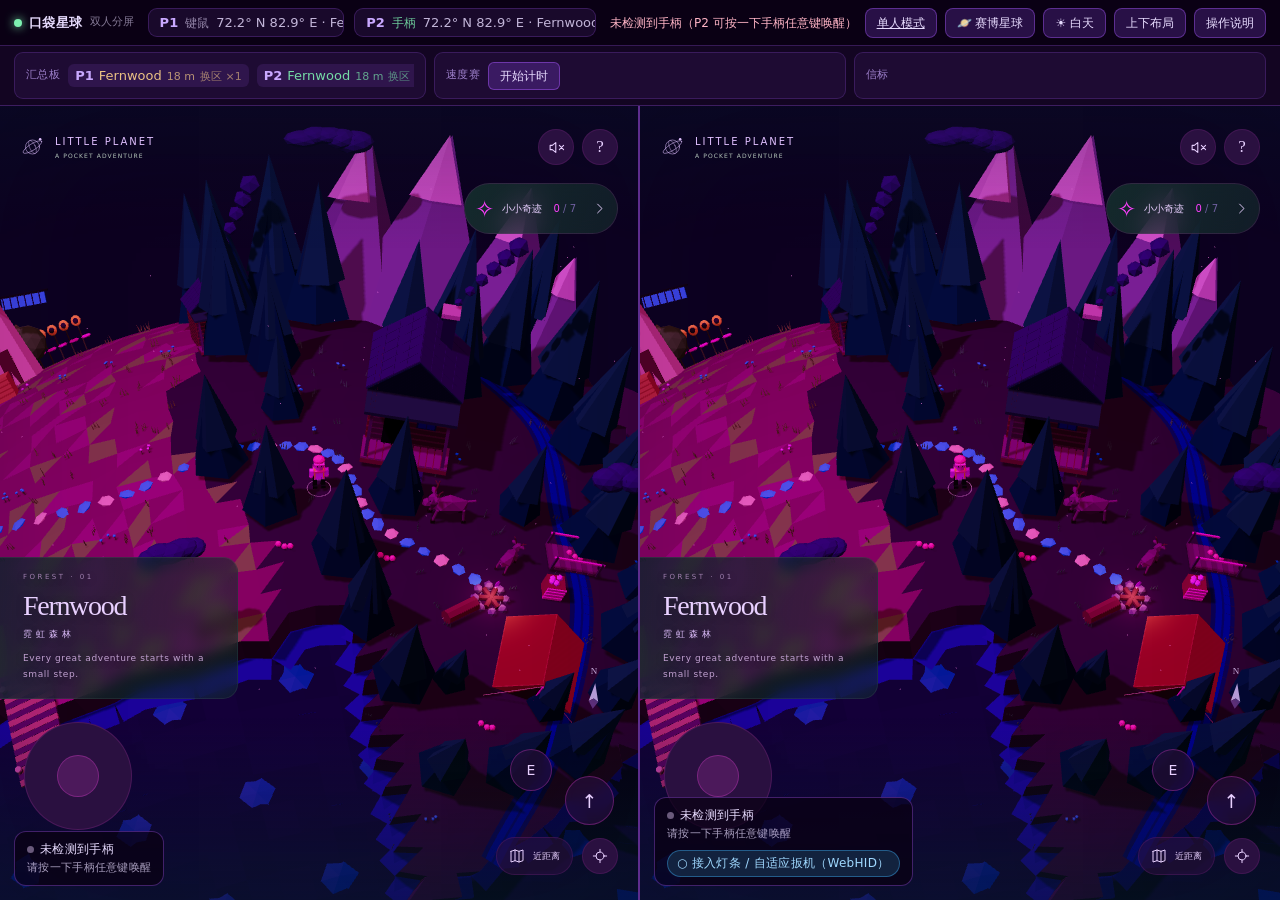
==== web/duo.html @ 2aff6b9d "添加 Tripo 建造工坊：收集奇迹换积分 → 生成建筑 → 摆到星球地表 玩法闭环 - 收集奇迹(+30) → 积分池 → 生成建筑(-40) → 拆除返还(+15) - 积分存 localStor" ====
<!doctype html>
<html lang="zh-CN">
  <head>
    <meta charset="UTF-8" />
    <meta name="viewport" content="width=device-width, initial-scale=1.0" />
    <meta name="theme-color" content="#12001c" />
    <meta name="description" content="口袋星球双人分屏：一块屏幕两个玩家，一个键鼠一个手柄，或者两只手柄各控一位。" />
    <link rel="icon" href="data:image/svg+xml,%3Csvg xmlns='http://www.w3.org/2000/svg' viewBox='0 0 64 64'%3E%3Crect width='64' height='64' rx='18' fill='%2312001c'/%3E%3Cpath d='M32 10 14 42h11v12h14V42h11Z' fill='%237df0b0'/%3E%3C/svg%3E" />
    <title>口袋星球 · 双人分屏</title>
    <style>
      * { box-sizing: border-box; }
      html, body { margin: 0; height: 100%; background: #12001c; overflow: hidden; }
      body {
        font: 13px/1.5 -apple-system, "PingFang SC", system-ui, sans-serif;
        color: #e8dcff;
      }

      .bar {
        height: 46px;
        display: flex;
        align-items: center;
        gap: 14px;
        padding: 0 14px;
        background: rgba(10, 0, 20, .92);
        border-bottom: 1px solid rgba(170, 90, 255, .28);
        position: relative;
        z-index: 10;
      }
      .brand { display: flex; align-items: center; gap: 7px; font-weight: 600; letter-spacing: .4px; white-space: nowrap; }
      .brand small { font-weight: 400; opacity: .55; letter-spacing: 0; }
      .brand i {
        width: 8px; height: 8px; border-radius: 50%;
        background: #7df0b0; box-shadow: 0 0 10px #7df0b0; display: inline-block;
      }

      .seats { display: flex; gap: 10px; flex: 1; min-width: 0; }
      .seat {
        display: flex; align-items: baseline; gap: 7px;
        padding: 4px 11px; border-radius: 9px; min-width: 0;
        background: rgba(170, 90, 255, .10);
        border: 1px solid rgba(170, 90, 255, .22);
        white-space: nowrap; overflow: hidden; text-overflow: ellipsis;
      }
      .seat b { font-weight: 700; color: #c9a8ff; }
      .seat .who { opacity: .6; font-size: 12px; }
      .seat .where { opacity: .82; font-variant-numeric: tabular-nums; }
      .seat[data-device="pad"] .who { color: #7df0b0; opacity: .85; }
      .seat em { font-style: normal; color: #ffd48a; font-size: 12px; }

      .tools { display: flex; align-items: center; gap: 8px; white-space: nowrap; }
      .pads { font-size: 12px; opacity: .6; font-variant-numeric: tabular-nums; }
      .pads.alert { color: #ffb4c6; opacity: 1; }
      button, .tools a {
        font: inherit; font-size: 12px; color: #e8dcff; cursor: pointer;
        background: rgba(120, 60, 200, .28);
        border: 1px solid rgba(170, 90, 255, .4);
        border-radius: 8px; padding: 5px 11px;
      }
      button:hover, .tools a:hover { background: rgba(150, 80, 240, .38); }

      .stage { display: flex; height: calc(100% - 46px - 60px); background: #000; }
      .stage[data-layout="col"] { flex-direction: column; }
      .stage iframe { flex: 1 1 50%; width: 100%; height: 100%; border: 0; display: block; background: #12001c; }
      .stage[data-layout="row"] iframe:first-child { border-right: 2px solid rgba(170, 90, 255, .5); }
      .stage[data-layout="col"] iframe:first-child { border-bottom: 2px solid rgba(170, 90, 255, .5); }

      .modes {
        height: 60px; display: grid;
        grid-template-columns: 1fr 1fr 1fr;
        gap: 8px; padding: 6px 14px;
        background: rgba(20, 6, 36, .88);
        border-bottom: 1px solid rgba(170, 90, 255, .28);
      }
      .mode {
        display: flex; align-items: center; gap: 8px;
        padding: 4px 11px; border-radius: 9px;
        background: rgba(170, 90, 255, .08);
        border: 1px solid rgba(170, 90, 255, .20);
        min-width: 0; overflow: hidden; white-space: nowrap;
        font-variant-numeric: tabular-nums;
      }
      .mode-title {
        font-size: 11px; letter-spacing: .4px;
        color: #c9a8ff; opacity: .75; flex: 0 0 auto;
      }
      .mode-body { flex: 1; min-width: 0; display: flex; align-items: center; gap: 8px; }
      .mode-body b { font-weight: 700; color: #c9a8ff; }

      .duo-board { display: flex; align-items: center; gap: 8px; min-width: 0; overflow: hidden; }
      .duo-board-row {
        display: inline-flex; align-items: baseline; gap: 5px;
        padding: 2px 7px; border-radius: 6px;
        background: rgba(170, 90, 255, .12);
      }
      .duo-board-row-1 { color: #ffd48a; }
      .duo-board-row-2 { color: #7df0b0; }
      .duo-board-region { opacity: .9; max-width: 110px; overflow: hidden; text-overflow: ellipsis; }
      .duo-board-dist { opacity: .65; font-size: 11px; }
      .duo-board-switch { opacity: .55; font-size: 11px; }
      .duo-board-time { margin-left: auto; opacity: .65; font-size: 11px; }

      .duo-race { display: flex; align-items: center; gap: 9px; min-width: 0; }
      .duo-race-row {
        display: inline-flex; align-items: center; gap: 5px;
        padding: 2px 7px; border-radius: 6px;
        background: rgba(170, 90, 255, .12);
      }
      .duo-race-bar {
        width: 70px; height: 8px; border-radius: 4px;
        background: rgba(170, 90, 255, .15); overflow: hidden;
      }
      .duo-race-bar i {
        display: block; height: 100%; background: linear-gradient(90deg, #7df0b0, #c9a8ff);
        transition: width .25s ease-out;
      }
      .duo-race-count { opacity: .85; font-size: 12px; }
      .duo-race-time { opacity: .65; font-size: 11px; }
      .duo-race-winner {
        color: #ffd48a; font-weight: 600;
        padding: 2px 8px; border-radius: 6px;
        background: rgba(255, 212, 138, .14);
      }
      .duo-race-start, .duo-race-again {
        font: inherit; font-size: 12px; color: #e8dcff; cursor: pointer;
        background: rgba(120, 60, 200, .32);
        border: 1px solid rgba(170, 90, 255, .45);
        border-radius: 6px; padding: 4px 11px;
        margin-left: auto;
      }
      .duo-race-start:hover, .duo-race-again:hover { background: rgba(150, 80, 240, .42); }

      .duo-beacon { display: flex; align-items: center; gap: 7px; min-width: 0; overflow: hidden; }
      .duo-beacon-item {
        display: inline-flex; align-items: baseline; gap: 5px;
        padding: 3px 8px; border-radius: 7px;
        font-size: 12px;
        animation: duo-beacon-in .12s ease-out;
      }
      @keyframes duo-beacon-in {
        from { opacity: 0; transform: translateY(-3px); }
        to { opacity: 1; transform: translateY(0); }
      }
      .duo-beacon-region { background: rgba(125, 240, 176, .14); color: #7df0b0; border: 1px solid rgba(125, 240, 176, .32); }
      .duo-beacon-collect { background: rgba(255, 212, 138, .14); color: #ffd48a; border: 1px solid rgba(255, 212, 138, .32); }
      .duo-beacon-text { opacity: .92; }
      .duo-beacon-left { opacity: .5; font-size: 10px; }

      dialog {
        max-width: 520px; border: 1px solid rgba(170, 90, 255, .45); border-radius: 16px;
        background: #1a0030; color: #e8dcff; padding: 26px 28px;
        font: 14px/1.75 -apple-system, "PingFang SC", system-ui, sans-serif;
      }
      dialog::backdrop { background: rgba(6, 0, 14, .74); }
      dialog h2 { margin: 0 0 6px; font-size: 19px; }
      dialog p { margin: 0 0 14px; opacity: .78; }
      dialog kbd {
        font: 12px/1 ui-monospace, monospace; padding: 2px 6px; border-radius: 5px;
        background: rgba(170, 90, 255, .2); border: 1px solid rgba(170, 90, 255, .35);
      }
      dialog dl { margin: 0 0 4px; }
      dialog dl > div { display: flex; gap: 14px; padding: 5px 0; border-bottom: 1px solid rgba(255, 255, 255, .07); }
      dialog dt { flex: 0 0 150px; opacity: .95; }
      dialog dd { margin: 0; opacity: .72; }
      dialog .close { margin-top: 18px; }
      dialog .note { font-size: 12px; opacity: .6; margin-top: 14px; }
    </style>
  </head>
  <body>
    <header class="bar">
      <span class="brand"><i></i>口袋星球<small>双人分屏</small></span>
      <div class="seats">
        <span class="seat" id="chip-1" data-device="kb">
          <b>P1</b><span class="who">键鼠</span><span class="where">正在进入星球…</span>
        </span>
        <span class="seat" id="chip-2" data-device="pad">
          <b>P2</b><span class="who">手柄</span><span class="where">正在进入星球…</span>
        </span>
      </div>
      <div class="tools">
        <span class="pads" id="pad-status">检测手柄…</span>
        <a href="./" id="btn-solo" title="回到单人模式">单人模式</a>
        <button id="btn-planet" title="切换星球（两个画面同时切换，进度不丢）">🪐 赛博星球</button>
        <button id="btn-theme" title="两个画面同时切换昼夜（重载画面，进度不丢）">☀️ 白天</button>
        <button id="btn-layout">上下布局</button>
        <button id="btn-help">操作说明</button>
      </div>
    </header>

    <section class="modes" aria-label="玩法面板">
      <div class="mode" id="mode-board">
        <span class="mode-title">汇总板</span>
        <div class="mode-body" id="board-body"></div>
      </div>
      <div class="mode" id="mode-race">
        <span class="mode-title">速度赛</span>
        <div class="mode-body" id="race-body"></div>
      </div>
      <div class="mode" id="mode-beacon">
        <span class="mode-title">信标</span>
        <div class="mode-body" id="beacon-body"></div>
      </div>
    </section>

    <main class="stage" id="stage" data-layout="row">
      <!-- src 由脚本按当前主题写入：昼夜两版资源不同，写死后就没法随主题切换。
           空起手也不会闪两次加载 —— 首次导航就是目标主题。 -->
      <iframe id="duo-seat-1" name="duo-seat-1" title="玩家 1"></iframe>
      <iframe id="duo-seat-2" name="duo-seat-2" title="玩家 2"></iframe>
    </main>

    <dialog id="help-dialog">
      <h2>双人分屏 · 怎么玩</h2>
      <p>一块屏幕两位玩家，同一张霓虹星球地图，各自一个角色、各自一份手记进度。</p>
      <dl>
        <div><dt>P1 · 键鼠</dt><dd><kbd>WASD</kbd> 移动，<kbd>Shift</kbd> 奔跑，<kbd>Space</kbd> 跳跃，<kbd>E</kbd> 互动，拖拽环视，滚轮缩放</dd></div>
        <div><dt>P2 · 手柄</dt><dd>左摇杆移动，右摇杆环视，<kbd>×</kbd> 跳跃，<kbd>□</kbd> 互动，<kbd>△</kbd> 换视角，<kbd>○</kbd> 取消，<kbd>L2</kbd> 奔跑，<kbd>R2</kbd>/<kbd>R1</kbd> 拉近，<kbd>L1</kbd> 拉远，触摸板镜头回正</dd></div>
        <div><dt>两只手柄</dt><dd>P1 拿第 1 只、P2 拿第 2 只；只插一只时，它归 P2，P1 用键鼠</dd></div>
        <div><dt>玩法面板</dt><dd>汇总板显示双方用时/累计移动/换区；速度赛点「开始计时」后谁先集齐 7 个奇迹谁胜；信标自动弹出对方区域切换与奇迹收集</dd></div>
        <div><dt>昼夜切换</dt><dd>顶栏「☀️ 白天 / 🌙 夜晚」按钮，两个画面同时换主题，进度不丢</dd></div>
        <div><dt>手柄没反应</dt><dd>先按一下手柄上的任意键唤醒（浏览器要求一次交互）</dd></div>
        <div><dt>键盘没反应</dt><dd>点一下左边画面即可（键鼠只控制 P1，点右边不会切过去）</dd></div>
      </dl>
      <p class="note">
        说明：游戏本体是打包好的单机版本，不能改，所以两个玩家跑的是两个独立的世界实例 ——
        地图、地标完全相同，但彼此看不见。左上角的坐标与方位用于互相找路。
      </p>
      <button class="close" id="btn-close-help">开始玩</button>
    </dialog>

    <script src="./bridge/duo-modes.js"></script>
    <script src="./bridge/duo-pads.js"></script>
    <script>
      (function () {
        "use strict";

        var Pads = window.DuoPads;
        var frame1 = document.getElementById("duo-seat-1");
        var frame2 = document.getElementById("duo-seat-2");
        var chip1 = document.getElementById("chip-1");
        var chip2 = document.getElementById("chip-2");
        var padStatus = document.getElementById("pad-status");
        var stage = document.getElementById("stage");

        /* ============================================================
         * 0. 昼夜主题与星球选择：宿主 URL 决定两个座位加载什么
         *    - 原版星球：?theme=day 换白天版资源，整页重载
         *    - 赛博星球：?planet=cyber 加载 GLB 模型 + 运行时昼夜切换
         * ============================================================ */
        var hostParams = new URLSearchParams(location.search);
        var day = hostParams.get("theme") === "day";
        var cyber = hostParams.get("planet") === "cyber";
        var themeParam = day ? "&theme=day" : "";
        var planetParam = cyber ? "&planet=cyber" : "";
        frame1.src = "./index.html?seat=1" + themeParam + planetParam;
        frame2.src = "./index.html?seat=2" + themeParam + planetParam;
        var btnTheme = document.getElementById("btn-theme");
        var btnPlanet = document.getElementById("btn-planet");
        btnPlanet.textContent = cyber ? "🪐 原版星球" : "🪐 赛博星球";
        btnPlanet.title = cyber
          ? "回到原版星球（切换会重新加载两个画面，进度不丢）"
          : "前往赛博星球（高精度模型，首次加载 57MB 需等待，进度不丢）";
        btnPlanet.addEventListener("click", function () {
          var params = new URLSearchParams(location.search);
          if (params.get("planet") === "cyber") params.delete("planet");
          else params.set("planet", "cyber");
          location.search = params.toString(); /* 整页重载，两个画面同时换星球 */
        });
        if (cyber) {
          /* 赛博星球的昼夜由座位里的 daylight-mode.js 运行时切换，
             不重载：两个座位一起 toggle，按钮文字跟着帧内状态走。 */
          btnTheme.textContent = "🌙 夜晚";
          btnTheme.addEventListener("click", function () {
            [frame1, frame2].forEach(function (f) {
              var w = f.contentWindow;
              if (w && w.LPDaylight) w.LPDaylight.toggle();
            });
          });
          setInterval(function () {
            var w = frame1.contentWindow;
            var isDay = !!(w && w.LPDaylight && w.LPDaylight.isDay);
            btnTheme.textContent = isDay ? "🌙 夜晚" : "☀️ 白天";
          }, 500);
        } else {
          btnTheme.textContent = day ? "🌙 夜晚" : "☀️ 白天";
          if (day) {
            var themeMeta = document.querySelector('meta[name="theme-color"]');
            if (themeMeta) themeMeta.setAttribute("content", "#d4e8d0");
          }
          btnTheme.addEventListener("click", function () {
            var params = new URLSearchParams(location.search);
            if (params.get("theme") === "day") params.delete("theme");
            else params.set("theme", "day");
            location.search = params.toString(); /* 整页重载，两个画面同时换主题 */
          });
        }

        var remote = { 1: null, 2: null };
        /* 用 null 起手，第一帧就能把「未检测到手柄」如实渲染出来 */
        var padKey = { 1: null, 2: null };
        var padInfo = { 1: null, 2: null };

        /* ============================================================
         * 1. 手柄分发：宿主尽量读到，读到就送给对应座位
         * ============================================================ */
        Pads.broadcast(seatWindow, function (seat, pad) {
          var key = pad ? pad.id + "#" + pad.index : "";
          if (padKey[seat] === key) return;
          padKey[seat] = key;
          padInfo[seat] = pad;
          renderPadStatus();
        });
        Pads.listenRumble();

        function seatWindow(seat) {
          return (seat === 1 ? frame1 : frame2).contentWindow;
        }

        function renderPadStatus() {
          var total = Pads.list(Pads.readAll()).length;
          if (!total) {
            padStatus.textContent = "未检测到手柄（P2 可按一下手柄任意键唤醒）";
            padStatus.className = "pads alert";
            return;
          }
          var parts = [];
          if (padInfo[1]) parts.push("P1 ← 手柄 " + (padInfo[1].index + 1));
          if (padInfo[2]) parts.push("P2 ← 手柄 " + (padInfo[2].index + 1));
          padStatus.textContent = "已识别 " + total + " 只 · " + parts.join(" · ");
          padStatus.className = "pads";
        }

        /* ============================================================
         * 2. 座位上报的坐标与进度，拼成「队友方位」
         * ============================================================ */
        var Modes = window.DuoModes.install();
        var boardBody = document.getElementById("board-body");
        var raceBody = document.getElementById("race-body");
        var beaconBody = document.getElementById("beacon-body");

        window.addEventListener("message", function (e) {
          var d = e.data;
          if (!d || typeof d !== "object" || d.type !== "duo-state") return;
          remote[d.seat] = d;
          Modes.board.update(d.seat, d);
          Modes.race.update(d.seat, d);
          Modes.beacon.update(d.seat, d);
          renderSeats();
        });

        /* 玩法面板渲染循环 —— render 自带 250ms 节流，每帧调一次不会浪费 */
        function loop() {
          Modes.beacon.tick();
          Modes.board.render(boardBody);
          Modes.race.render(raceBody);
          Modes.beacon.render(beaconBody);
          requestAnimationFrame(loop);
        }
        requestAnimationFrame(loop);

        function renderSeats() {
          var a = remote[1];
          var b = remote[2];
          var bearing = "";
          if (a && b) {
            bearing = Pads.bearingText(Pads.parseCoord(a.coords), Pads.parseCoord(b.coords));
          }
          fillChip(chip1, a, "键鼠", bearing);
          fillChip(chip2, b, "手柄", bearing);
        }

        function fillChip(chip, data, device, bearing) {
          var who = chip.querySelector(".who");
          var where = chip.querySelector(".where");
          who.textContent = device;
          if (!data) {
            where.textContent = "正在进入星球…";
            return;
          }
          var text = data.coords || "—";
          if (data.region) text += " · " + data.region;
          if (data.collected) text += " · 奇迹 " + data.collected + "/7";
          where.textContent = text;
          var mark = chip.querySelector("em");
          if (mark) mark.remove();
          /* 方位标在 P2 那一格，读起来就是「P2 在 P1 的哪个方向」 */
          if (bearing && chip === chip2) {
            var em = document.createElement("em");
            em.textContent = "在 P1 的" + bearing + "方";
            chip.appendChild(em);
          }
        }

        /* ============================================================
         * 3. 界面工具
         * ============================================================ */
        document.getElementById("btn-layout").addEventListener("click", function () {
          var next = stage.dataset.layout === "row" ? "col" : "row";
          stage.dataset.layout = next;
          this.textContent = next === "row" ? "上下布局" : "左右布局";
        });

        var helpDialog = document.getElementById("help-dialog");
        document.getElementById("btn-help").addEventListener("click", function () {
          if (typeof helpDialog.showModal === "function") helpDialog.showModal();
        });
        document.getElementById("btn-close-help").addEventListener("click", function () {
          helpDialog.close();
        });

        /* 键鼠玩家在左边，进来就先把焦点交给他 */
        window.addEventListener("load", function () {
          setTimeout(function () {
            try {
              frame1.contentWindow.focus();
            } catch (e) {
              /* 焦点抢不到也不影响手柄玩家 */
            }
          }, 500);
        });
      })();
    </script>
  </body>
</html>
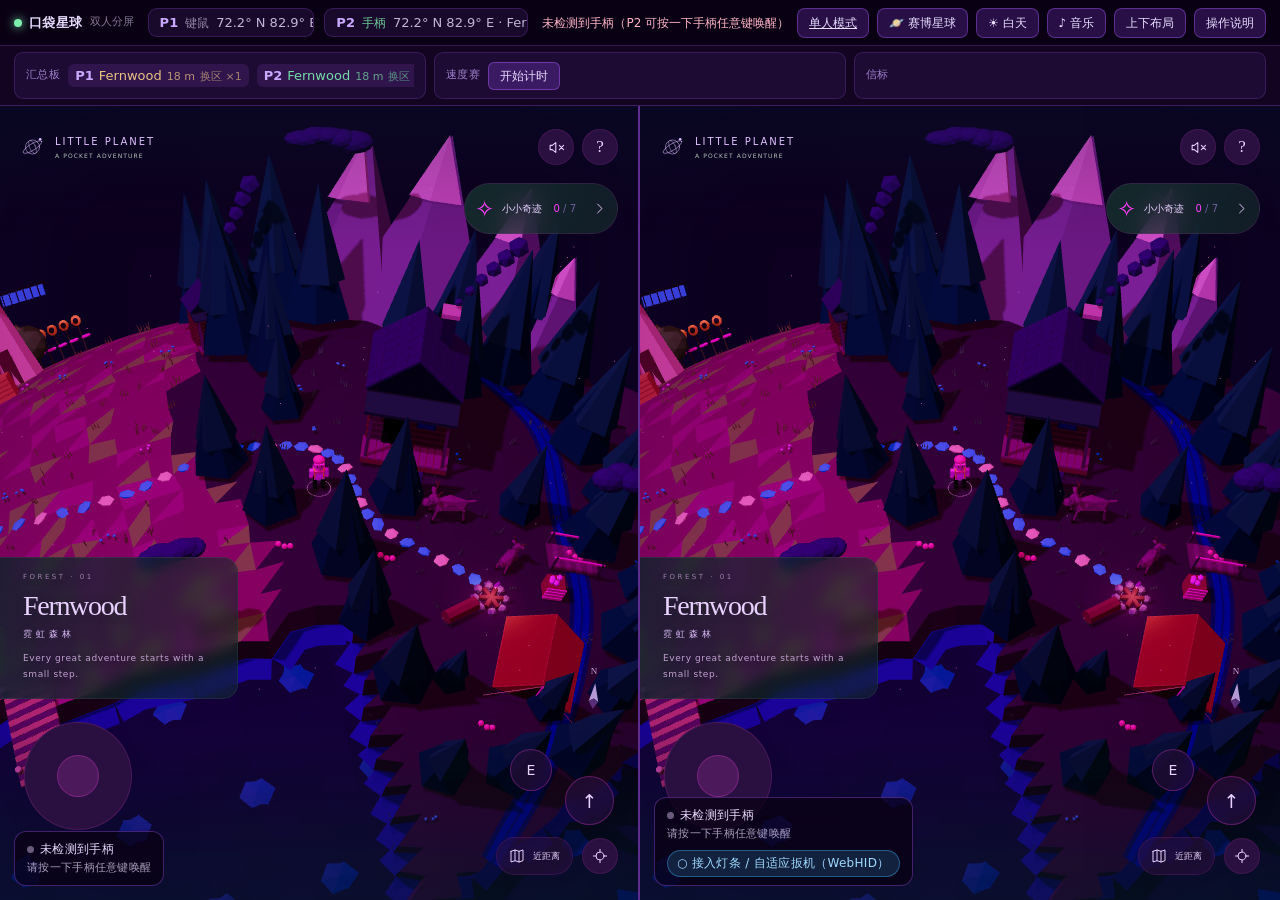
==== commit 7dd1f76d: "修右上角按钮排的两处布局 bug + 分屏补上背景音乐 一、按钮互相压住（功能测试全绿也发现不了的那种） planet-toggle / tripo-build-btn / bgm-toggle 三个" ====
--- a/web/duo.html
+++ b/web/duo.html
@@ -181,6 +181,7 @@
         <a href="./" id="btn-solo" title="回到单人模式">单人模式</a>
         <button id="btn-planet" title="切换星球（两个画面同时切换，进度不丢）">🪐 赛博星球</button>
         <button id="btn-theme" title="两个画面同时切换昼夜（重载画面，进度不丢）">☀️ 白天</button>
+        <button id="bgm-toggle" title="背景音乐开关（快捷键 M）">♪ 音乐</button>
         <button id="btn-layout">上下布局</button>
         <button id="btn-help">操作说明</button>
       </div>
@@ -229,6 +230,13 @@
 
     <script src="./bridge/duo-modes.js"></script>
     <script src="./bridge/duo-pads.js"></script>
+    <!-- 背景音乐。分屏的坑：用户手势是按文档算的，点 iframe 里的游戏区域，
+         宿主页拿不到这次手势，宿主调的 AudioContext.resume() 会被自动播放策略
+         一直卡住（实测：点宿主顶栏 → running；点座位内部 → 仍 suspended）。
+         所以声音只能由座位自己放，而且只能指定一个座位放，否则双重奏。
+         宿主页在这里只当遥控器：不放音，只负责工具栏按钮 ↔ 座位之间的同步。 -->
+    <script>window.LPBGM_REMOTE = true;</script>
+    <script src="./bridge/bgm.js"></script>
     <script>
       (function () {
         "use strict";
@@ -251,7 +259,9 @@
         var cyber = hostParams.get("planet") === "cyber";
         var themeParam = day ? "&theme=day" : "";
         var planetParam = cyber ? "&planet=cyber" : "";
-        frame1.src = "./index.html?seat=1" + themeParam + planetParam;
+        /* music=1 只给座位 1：座位的点击/按键算它自己的用户手势，声音必须由
+           "拿得到手势的那个文档"来放（见下面 bgm.js 里那段注释）。 */
+        frame1.src = "./index.html?seat=1&music=1" + themeParam + planetParam;
         frame2.src = "./index.html?seat=2" + themeParam + planetParam;
         var btnTheme = document.getElementById("btn-theme");
         var btnPlanet = document.getElementById("btn-planet");
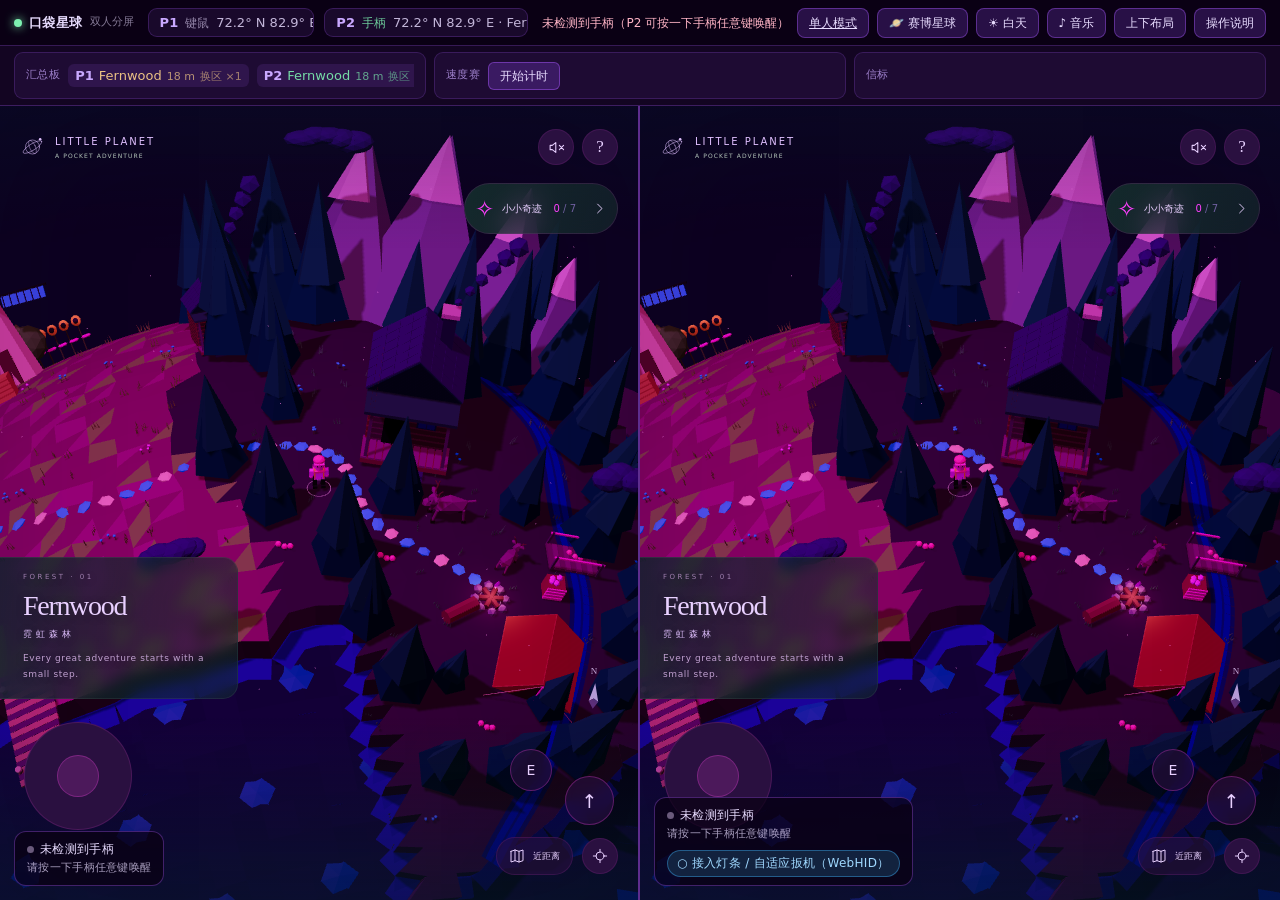
==== commit 3b1bddf2: "项目定名「口袋星球：漫游」，同步仓库改名 GitHub 仓库 little-planet-controller → pocket-planet-roam，README 标题、 页面 title（单人页" ====
--- a/web/duo.html
+++ b/web/duo.html
@@ -6,7 +6,7 @@
     <meta name="theme-color" content="#12001c" />
     <meta name="description" content="口袋星球双人分屏：一块屏幕两个玩家，一个键鼠一个手柄，或者两只手柄各控一位。" />
     <link rel="icon" href="data:image/svg+xml,%3Csvg xmlns='http://www.w3.org/2000/svg' viewBox='0 0 64 64'%3E%3Crect width='64' height='64' rx='18' fill='%2312001c'/%3E%3Cpath d='M32 10 14 42h11v12h14V42h11Z' fill='%237df0b0'/%3E%3C/svg%3E" />
-    <title>口袋星球 · 双人分屏</title>
+    <title>口袋星球：漫游 · 双人分屏</title>
     <style>
       * { box-sizing: border-box; }
       html, body { margin: 0; height: 100%; background: #12001c; overflow: hidden; }
